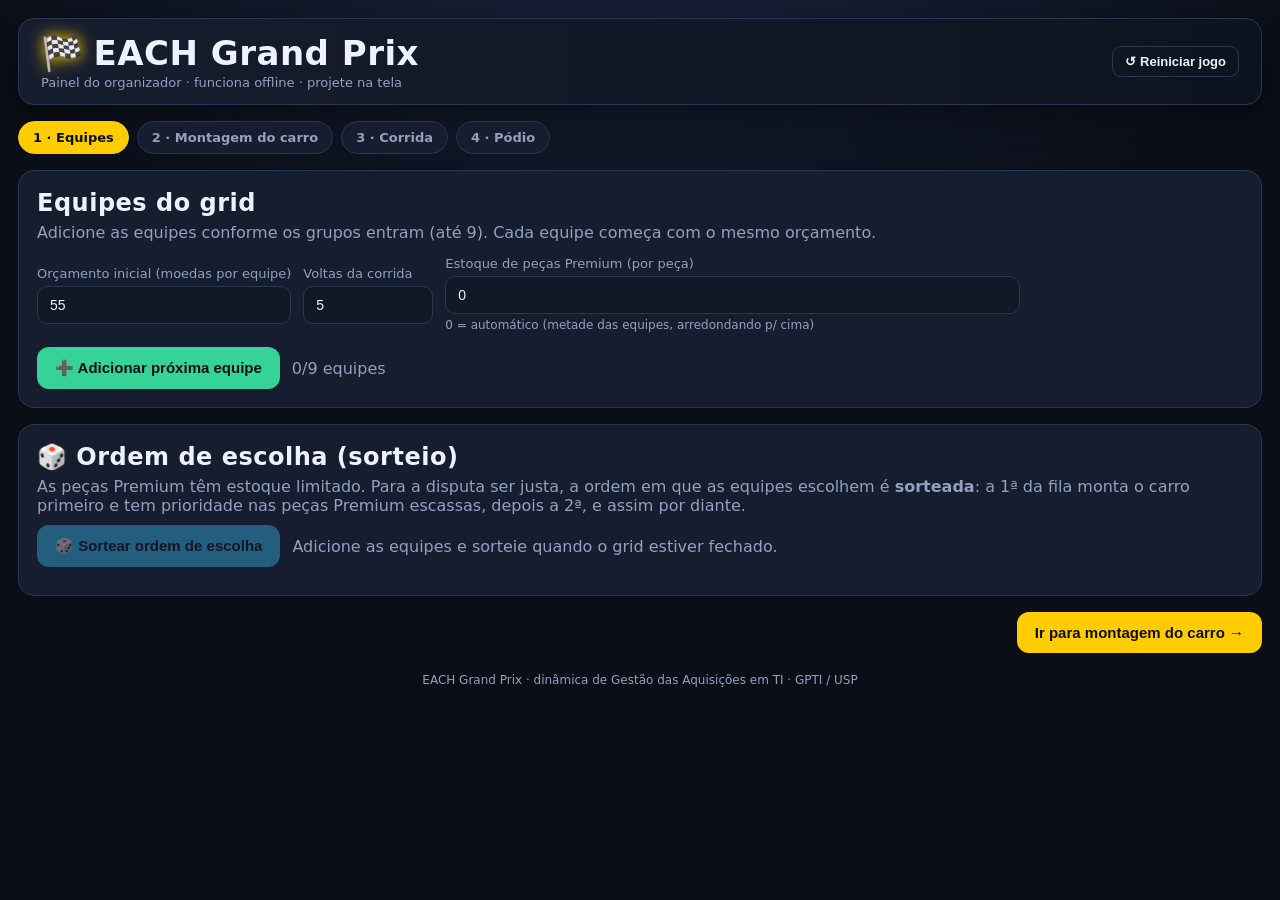
==== index.html @ 82ceb234 "Primeira versão do EACH Grand Prix" ====
<!DOCTYPE html>
<html lang="pt-BR">
<head>
<meta charset="UTF-8" />
<meta name="viewport" content="width=device-width, initial-scale=1.0" />
<title>🏁 EACH Grand Prix</title>
<link rel="stylesheet" href="css/style.css" />
</head>
<body>
<div class="wrap">
  <header>
    <div>
      <h1><span class="flag">🏁</span> EACH Grand Prix</h1>
      <div class="sub">Painel do organizador · funciona offline · projete na tela</div>
    </div>
    <div class="row">
      <button class="btn ghost sm" id="btnReset">↺ Reiniciar jogo</button>
    </div>
  </header>

  <div class="steps">
    <div class="step active" data-step="setup">1 · Equipes</div>
    <div class="step" data-step="buy">2 · Montagem do carro</div>
    <div class="step" data-step="race">3 · Corrida</div>
    <div class="step" data-step="results">4 · Pódio</div>
  </div>

  <!-- ============ SETUP ============ -->
  <section id="view-setup">
    <div class="card">
      <h2>Equipes do grid</h2>
      <p class="muted" style="margin:6px 0 14px">Adicione as equipes conforme os grupos entram (até 9). Cada equipe começa com o mesmo orçamento.</p>
      <div class="row" style="margin-bottom:14px">
        <div style="min-width:160px">
          <label>Orçamento inicial (moedas por equipe)</label>
          <input type="number" id="budgetInput" value="55" min="10" step="5">
        </div>
        <div style="min-width:130px">
          <label>Voltas da corrida</label>
          <input type="number" id="lapsInput" value="5" min="2" max="10">
        </div>
        <div style="min-width:230px">
          <label>Estoque de peças Premium (por peça)</label>
          <input type="number" id="stockInput" value="0" min="0">
          <span class="note">0 = automático (metade das equipes, arredondando p/ cima)</span>
        </div>
      </div>
      <div id="teamList"></div>
      <div class="row" style="margin-top:12px">
        <button class="btn green" id="btnAddTeam">➕ Adicionar próxima equipe</button>
        <span class="muted" id="teamCount"></span>
      </div>
    </div>

    <div class="card">
      <h2>🎲 Ordem de escolha (sorteio)</h2>
      <p class="muted" style="margin:6px 0 10px">As peças Premium têm estoque limitado. Para a disputa ser justa, a ordem em que as equipes escolhem é <strong>sorteada</strong>: a 1ª da fila monta o carro primeiro e tem prioridade nas peças Premium escassas, depois a 2ª, e assim por diante.</p>
      <div class="row">
        <button class="btn blue" id="btnDraw">🎲 Sortear ordem de escolha</button>
        <span class="muted" id="draftHint">Adicione as equipes e sorteie quando o grid estiver fechado.</span>
      </div>
      <div class="draftline" id="draftLine"></div>
    </div>

    <div class="row" style="justify-content:flex-end">
      <button class="btn" id="btnToBuy">Ir para montagem do carro →</button>
    </div>
  </section>

  <!-- ============ BUY ============ -->
  <section id="view-buy" class="hide">
    <div class="card">
      <div class="row" style="justify-content:space-between;align-items:flex-start">
        <div>
          <h2>🔧 Montagem do carro</h2>
          <p class="muted">Siga a ordem sorteada: a equipe da vez monta o carro e tem prioridade nas peças Premium. Registre as escolhas de cada líder.</p>
        </div>
      </div>
      <div class="draftline" id="buyDraftLine"></div>
    </div>

    <div class="card">
      <div class="teamtabs" id="teamTabs"></div>
      <div class="row" style="justify-content:space-between;margin-bottom:10px">
        <div>
          <strong id="activeTeamName"></strong>
          <span class="muted" id="makeCounter"></span>
        </div>
        <div style="min-width:260px">
          <div class="row" style="justify-content:space-between">
            <span class="muted">Orçamento</span>
            <span id="budgetText"></span>
          </div>
          <div class="budgetbar" id="budgetBar"><div></div></div>
        </div>
      </div>
      <div class="parts" id="partsGrid"></div>
      <div class="row" style="justify-content:flex-end;margin-top:14px">
        <button class="btn green" id="btnLockTeam">✅ Fechar carro desta equipe</button>
      </div>
    </div>

    <div class="row" style="justify-content:space-between">
      <button class="btn ghost" id="btnBackSetup">← Voltar</button>
      <button class="btn" id="btnToRace">Largar corrida →</button>
    </div>
  </section>

  <!-- ============ RACE ============ -->
  <section id="view-race" class="hide">
    <div class="card">
      <div class="row" style="justify-content:space-between">
        <h2>🏎️ Volta <span id="lapNum">0</span>/<span id="lapTotal">5</span></h2>
        <div class="row">
          <button class="btn green" id="btnStartRace">🚦 Iniciar corrida</button>
          <button class="btn green hide" id="btnToResults">Ver pódio 🏆</button>
        </div>
      </div>
      <p class="muted" style="margin-top:6px" id="raceHint">Aperte "Iniciar corrida": os carros dão a volta e, ao fim de cada volta, a carta do evento aparece na tela.</p>
    </div>
    <div class="track card">
      <div id="circuitHost"></div>
      <div class="leaderboard" id="leaderboard"></div>
    </div>
    <div class="row" style="justify-content:flex-start;margin-top:16px">
      <button class="btn ghost" id="btnBackBuy">← Voltar</button>
    </div>
  </section>

  <!-- ============ RESULTS ============ -->
  <section id="view-results" class="hide">
    <div class="card">
      <h2 style="text-align:center">🏆 Pódio do EACH Grand Prix</h2>
      <div class="podium" id="podium"></div>
    </div>
    <div class="card">
      <h3 style="margin-bottom:10px">Classificação final</h3>
      <table id="resultsTable">
        <thead>
          <tr>
            <th>#</th><th>Equipe</th><th>Chegada</th><th>Pts posição</th>
            <th>Bônus orçamento</th><th>Saldo</th><th>Total</th>
          </tr>
        </thead>
        <tbody></tbody>
      </table>
      <p class="note" style="margin-top:12px">
        🏁 <strong>Pontos de posição:</strong> a ordem de chegada da corrida (em metros percorridos) vira pontos estilo F1: 1º = 25, 2º = 18, 3º = 15, 4º = 12, 5º = 10, 6º = 8, 7º = 6, 8º = 4, 9º = 2.<br>
        💰 <strong>Bônus de orçamento:</strong> +1 ponto a cada 2 moedas que sobraram (máx. +15), só para quem chegou entre os 5 primeiros. A economia só conta se o carro for competitivo, e quem chega logo atrás do vencedor e economizou bem pode virar o título.
      </p>
    </div>
    <div class="row" style="justify-content:space-between">
      <button class="btn ghost" id="btnBackRace">← Ver corrida</button>
      <button class="btn" id="btnNewGame">🔁 Novo jogo</button>
    </div>
  </section>

  <div class="footer">EACH Grand Prix · dinâmica de Gestão das Aquisições em TI · GPTI / USP</div>
</div>


<script src="js/config.js"></script>
<script src="js/core.js"></script>
<script src="js/setup.js"></script>
<script src="js/buy.js"></script>
<script src="js/race.js"></script>
<script src="js/results.js"></script>
<script src="js/main.js"></script>
</body>
</html>
---- css/style.css ----
:root{
  --bg:#0a0e17; --bg2:#121826; --panel:#161d2e; --panel2:#1d2639;
  --line:#2a3550; --txt:#eef2ff; --muted:#93a0c0; --accent:#ffcc00;
  --green:#36d399; --red:#f87272; --blue:#3abff8;
}
*{box-sizing:border-box;margin:0;padding:0}
body{
  font-family:'Segoe UI',system-ui,sans-serif;background:
    radial-gradient(1200px 600px at 50% -10%, #1b2440 0%, var(--bg) 60%);
  color:var(--txt);min-height:100vh;padding:18px;
}
h1,h2,h3{font-weight:800;letter-spacing:.5px}
.wrap{max-width:1280px;margin:0 auto}
header{
  display:flex;align-items:center;justify-content:space-between;
  padding:14px 22px;background:linear-gradient(90deg,#161d2e,#0e1320);
  border:1px solid var(--line);border-radius:16px;margin-bottom:16px;
  box-shadow:0 10px 30px rgba(0,0,0,.4)
}
header h1{font-size:clamp(20px,3vw,34px);display:flex;gap:10px;align-items:center}
header h1 .flag{filter:drop-shadow(0 0 8px var(--accent))}
.sub{color:var(--muted);font-size:13px;margin-top:2px}
.btn{
  cursor:pointer;border:none;border-radius:12px;padding:12px 18px;
  font-weight:700;font-size:15px;color:#0a0e17;background:var(--accent);
  transition:transform .08s ease, filter .15s ease;
}
.btn:hover{filter:brightness(1.08)}
.btn:active{transform:translateY(1px)}
.btn.ghost{background:transparent;color:var(--txt);border:1px solid var(--line)}
.btn.green{background:var(--green)}
.btn.red{background:var(--red);color:#1a0505}
.btn.blue{background:var(--blue)}
.btn:disabled{opacity:.4;cursor:not-allowed;filter:none}
.btn.sm{padding:7px 12px;font-size:13px;border-radius:9px}
.card{background:var(--panel);border:1px solid var(--line);border-radius:16px;padding:18px;margin-bottom:16px}
.muted{color:var(--muted)}
.pill{display:inline-block;padding:3px 10px;border-radius:999px;font-size:12px;font-weight:700;background:var(--panel2);border:1px solid var(--line)}
.row{display:flex;gap:12px;flex-wrap:wrap;align-items:center}
.grid{display:grid;gap:14px}
.hide{display:none !important}
label{font-size:13px;color:var(--muted);display:block;margin-bottom:5px}
input,select{
  background:var(--bg2);border:1px solid var(--line);color:var(--txt);
  padding:10px 12px;border-radius:10px;font-size:14px;width:100%
}
.steps{display:flex;gap:8px;flex-wrap:wrap;margin-bottom:16px}
.step{padding:8px 14px;border-radius:999px;background:var(--panel);border:1px solid var(--line);color:var(--muted);font-size:13px;font-weight:700}
.step.active{background:var(--accent);color:#0a0e17;border-color:var(--accent)}
.step.done{background:var(--panel2);color:var(--green)}

.teamline{display:flex;gap:10px;align-items:center;padding:8px;border-radius:10px;background:var(--panel2);margin-bottom:8px}
.swatch{width:22px;height:22px;border-radius:6px;flex:none;border:2px solid rgba(255,255,255,.25)}

.teamtabs{display:flex;gap:8px;flex-wrap:wrap;margin-bottom:14px}
.teamtab{cursor:pointer;padding:9px 14px;border-radius:10px;background:var(--panel2);border:1px solid var(--line);font-weight:700;font-size:14px;display:flex;gap:8px;align-items:center}
.teamtab.active{outline:2px solid var(--accent)}
.teamtab.done{border-color:var(--green)}
.parts{display:grid;grid-template-columns:repeat(auto-fit,minmax(230px,1fr));gap:12px}
.part{background:var(--panel2);border:1px solid var(--line);border-radius:14px;padding:14px}
.part h4{font-size:16px;margin-bottom:4px}
.opts{display:grid;gap:8px;margin-top:10px}
.opt{cursor:pointer;border:1px solid var(--line);border-radius:10px;padding:9px 11px;display:flex;justify-content:space-between;align-items:center;font-size:13px;background:var(--bg2)}
.opt:hover{border-color:var(--accent)}
.opt.sel{border-color:var(--accent);background:#2a2a16}
.opt.disabled{opacity:.4;cursor:not-allowed}
.opt .k{font-weight:700}
.opt .v{color:var(--muted);font-size:12px}
.budgetbar{height:14px;border-radius:999px;background:var(--bg2);overflow:hidden;border:1px solid var(--line);margin-top:6px}
.budgetbar > div{height:100%;background:linear-gradient(90deg,var(--green),var(--accent));transition:width .25s}
.budgetbar.over > div{background:linear-gradient(90deg,var(--red),#ff4d4d)}

.track{background:#0c1120;border:1px solid var(--line);border-radius:16px;padding:16px;position:relative;overflow:hidden}
.lane{display:flex;align-items:center;gap:10px;margin:7px 0;position:relative}
.lane .name{width:200px;flex:none;font-weight:700;font-size:14px;display:flex;align-items:center;gap:8px}
.laneTrack{flex:1;height:30px;border-radius:999px;background:repeating-linear-gradient(90deg,#141a2b 0 28px,#111626 28px 30px);position:relative;border:1px solid var(--line)}
.car{position:absolute;top:50%;transform:translateY(-50%);font-size:24px;transition:left 1s cubic-bezier(.4,.1,.3,1);filter:drop-shadow(0 2px 4px rgba(0,0,0,.6));left:0}
.finishline{position:absolute;right:6px;top:0;bottom:0;width:8px;background:repeating-linear-gradient(45deg,#fff 0 6px,#000 6px 12px);border-radius:2px;opacity:.8}
.lapscore{position:absolute;right:14px;top:50%;transform:translateY(-50%);font-size:12px;font-weight:700;color:var(--accent)}
.eventbox{margin-top:14px;padding:14px 16px;border-radius:14px;background:var(--panel2);border:1px solid var(--accent);min-height:60px}
.eventbox .etitle{font-size:18px;font-weight:800;margin-bottom:4px}

.podium{display:flex;justify-content:center;align-items:flex-end;gap:14px;margin:24px 0}
.pod{width:160px;background:linear-gradient(180deg,var(--panel2),var(--panel));border:1px solid var(--line);border-radius:12px 12px 0 0;text-align:center;padding:12px;position:relative}
.pod .medal{font-size:34px}
.pod .pname{font-weight:800;margin:6px 0;font-size:15px}
.pod.p1{height:210px;border-color:var(--accent)}
.pod.p2{height:170px}
.pod.p3{height:140px}
table{width:100%;border-collapse:collapse;font-size:14px}
th,td{padding:10px 12px;text-align:left;border-bottom:1px solid var(--line)}
th{color:var(--muted);font-weight:700;font-size:12px;text-transform:uppercase;letter-spacing:.5px}
tr:hover td{background:var(--panel2)}
.tag{font-size:11px;padding:2px 8px;border-radius:999px;background:var(--panel2);border:1px solid var(--line);margin-left:6px}
.timerbig{font-size:46px;font-weight:800;font-variant-numeric:tabular-nums}
.timerbig.warn{color:var(--red)}
.arrivals{display:flex;gap:8px;flex-wrap:wrap;margin-top:10px}
.footer{text-align:center;color:var(--muted);font-size:12px;margin-top:20px}
.note{font-size:12px;color:var(--muted)}

/* ---- Pista EACH (SVG) ---- */
.track{display:flex;gap:16px;align-items:flex-start;justify-content:center}
.circuit{display:block;max-width:100%;width:auto;height:calc(100vh - 340px);min-height:420px;border-radius:14px;background:#141414}
.leaderboard{display:flex;flex-direction:column;gap:6px;min-width:250px}
.lbitem{display:flex;align-items:center;gap:6px;padding:6px 10px;border-radius:999px;background:var(--panel2);border:1px solid var(--line);font-size:13px;font-weight:700}
.lbitem .pos{color:var(--accent)}
.lbitem .sc{color:var(--muted);font-weight:600}

/* ---- Draft (ordem de escolha) ---- */
.draftline{display:flex;gap:8px;flex-wrap:wrap;margin-top:10px}
.draftpill{display:flex;align-items:center;gap:6px;padding:7px 12px;border-radius:10px;background:var(--panel2);border:1px solid var(--line);font-weight:700;font-size:14px}
.draftpill.turn{outline:2px solid var(--accent)}
.draftpill .n{color:var(--accent);font-weight:800}

/* ---- Pop-up de carta ---- */
.overlay{position:fixed;inset:0;background:rgba(5,8,14,.78);display:flex;align-items:center;justify-content:center;z-index:50;padding:20px;animation:fade .2s ease}
@keyframes fade{from{opacity:0}to{opacity:1}}
.cardpop{max-width:560px;width:100%;background:linear-gradient(180deg,var(--panel2),var(--panel));border:2px solid var(--accent);border-radius:20px;padding:26px;text-align:center;box-shadow:0 20px 60px rgba(0,0,0,.6);animation:pop .25s cubic-bezier(.2,.8,.3,1.2)}
@keyframes pop{from{transform:scale(.85);opacity:0}to{transform:scale(1);opacity:1}}
.cardpop .lap{color:var(--muted);font-size:13px;font-weight:700;text-transform:uppercase;letter-spacing:1px}
.cardpop .cicon{font-size:64px;margin:6px 0;filter:drop-shadow(0 4px 10px rgba(0,0,0,.5))}
.cardpop h3{font-size:26px;margin-bottom:8px}
.cardpop .cdesc{color:var(--txt);font-size:15px;line-height:1.5;margin-bottom:14px}
.cardpop .effbox{background:var(--bg2);border:1px solid var(--line);border-radius:12px;padding:12px 14px;text-align:left;font-size:14px;margin-bottom:18px}
.cardpop .effbox .efftitle{font-size:12px;text-transform:uppercase;letter-spacing:.5px;color:var(--muted);margin-bottom:6px}
.cardpop .eff{padding:3px 0;display:flex;gap:8px;align-items:flex-start}
.cardpop .eff .who{font-weight:700}
/* ---- Avisos (toast) ---- */
.toasts{position:fixed;top:20px;left:50%;transform:translateX(-50%);z-index:80;display:flex;flex-direction:column;gap:10px;align-items:center;pointer-events:none}
.toast{pointer-events:auto;display:flex;align-items:center;gap:12px;min-width:340px;max-width:620px;padding:14px 18px;border-radius:14px;
  background:var(--panel2);border:1px solid var(--line);border-left:6px solid var(--accent);box-shadow:0 12px 34px rgba(0,0,0,.55);
  font-size:16px;font-weight:600;animation:toastIn .25s cubic-bezier(.2,.8,.3,1.2)}
.toast .ticon{font-size:24px}
.toast.warn{border-left-color:var(--accent)}
.toast.error{border-left-color:var(--red)}
.toast.ok{border-left-color:var(--green)}
.toast.out{animation:toastOut .25s ease forwards}
@keyframes toastIn{from{transform:translateY(-16px);opacity:0}to{transform:none;opacity:1}}
@keyframes toastOut{to{transform:translateY(-16px);opacity:0}}
/* ---- Confirmação estilizada ---- */
.askpop{max-width:460px;width:100%;background:linear-gradient(180deg,var(--panel2),var(--panel));border:2px solid var(--accent);border-radius:18px;padding:24px;text-align:center;box-shadow:0 20px 60px rgba(0,0,0,.6);animation:pop .22s cubic-bezier(.2,.8,.3,1.2)}
.askpop .aicon{font-size:44px;margin-bottom:6px}
.askpop p{font-size:17px;line-height:1.45;margin-bottom:18px}
.askpop .row{justify-content:center}
/* ---- Pausa com classificação entre voltas ---- */
.standpop{max-width:520px;width:100%;background:linear-gradient(180deg,var(--panel2),var(--panel));border:2px solid var(--green);border-radius:20px;padding:22px 24px;box-shadow:0 20px 60px rgba(0,0,0,.6);animation:pop .22s cubic-bezier(.2,.8,.3,1.2)}
.standpop h3{text-align:center;font-size:22px;margin-bottom:4px}
.standpop .sub2{text-align:center;color:var(--muted);font-size:13px;margin-bottom:14px}
.standrow{display:flex;align-items:center;gap:10px;padding:7px 10px;border-radius:10px;font-weight:700;font-size:16px}
.standrow:nth-child(odd){background:rgba(255,255,255,.03)}
.standrow .p{width:34px;color:var(--accent);font-weight:800}
.standrow .pts{margin-left:auto;color:var(--muted);font-weight:600}
.standrow.top1 .p{font-size:20px}
.countbar{height:8px;border-radius:999px;background:var(--bg2);overflow:hidden;margin:16px 0 10px}
.countbar > div{height:100%;width:100%;background:var(--green);transform-origin:left;animation:countdown linear forwards}
@keyframes countdown{from{transform:scaleX(1)}to{transform:scaleX(0)}}
.standpop .foot{display:flex;justify-content:space-between;align-items:center;color:var(--muted);font-size:13px}
.cardpop .eff.good{color:var(--green)}
.cardpop .eff.bad{color:var(--red)}
.cardpop .eff.neutral{color:var(--muted)}
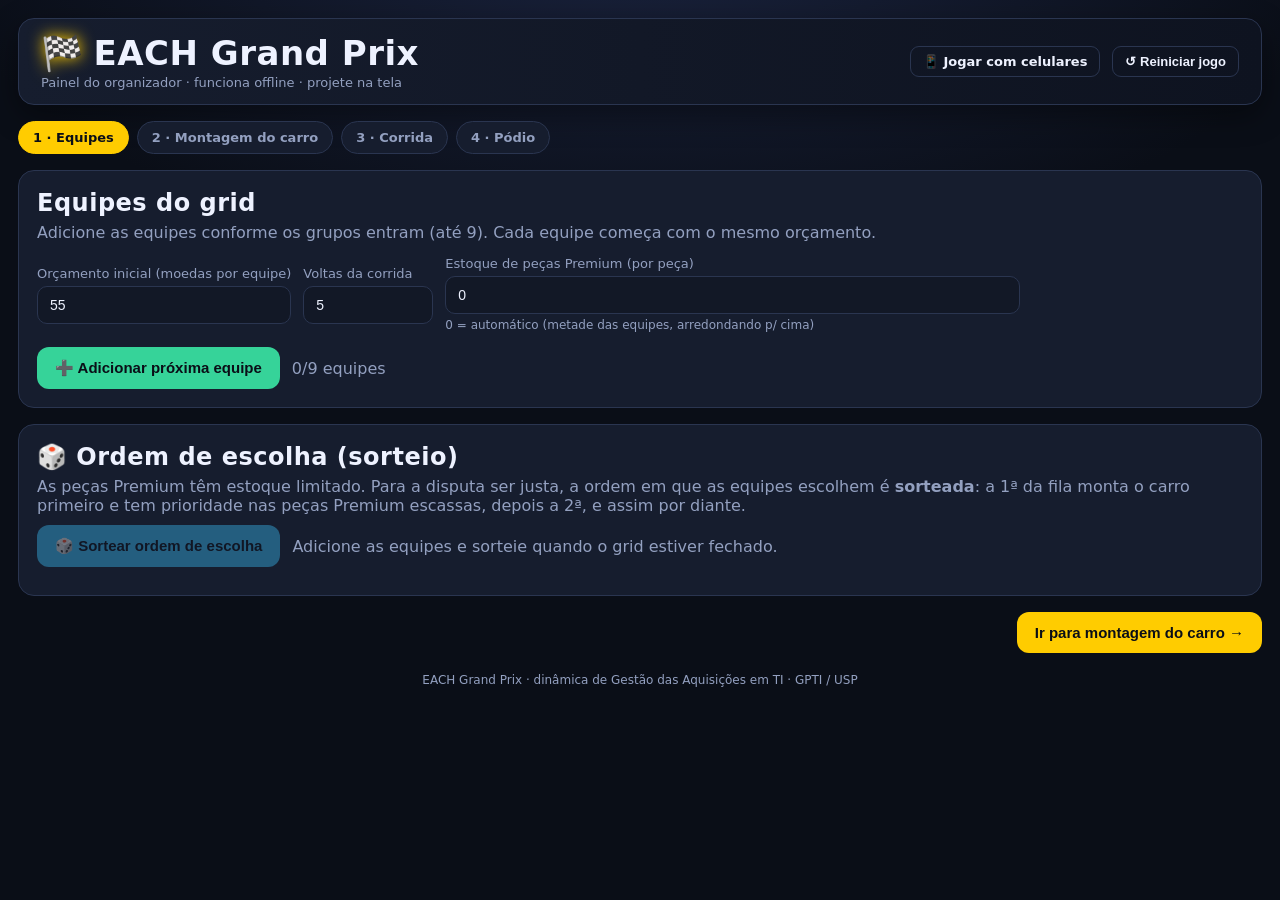
==== commit 943abda8: "Modo online: telão, tela do celular e leilão das peças Premium" ====
--- a/index.html
+++ b/index.html
@@ -11,9 +11,12 @@
   <header>
     <div>
       <h1><span class="flag">🏁</span> EACH Grand Prix</h1>
-      <div class="sub">Painel do organizador · funciona offline · projete na tela</div>
+      <div class="sub offline-only">Painel do organizador · funciona offline · projete na tela</div>
+      <div class="sub online-only">Telão do modo online · os líderes jogam pelo celular</div>
     </div>
     <div class="row">
+      <a class="btn ghost sm offline-only" href="?online">📱 Jogar com celulares</a>
+      <a class="btn ghost sm online-only" href="./">Modo offline</a>
       <button class="btn ghost sm" id="btnReset">↺ Reiniciar jogo</button>
     </div>
   </header>
@@ -27,9 +30,24 @@
 
   <!-- ============ SETUP ============ -->
   <section id="view-setup">
+    <div class="card online-only" id="onlineRoom">
+      <div class="roomtop">
+        <div>
+          <h2>Entre pelo celular</h2>
+          <p class="muted" style="margin:6px 0 12px">Aponte a câmera para o código ou abra o endereço abaixo e digite o código da sala.</p>
+          <div class="roomcode" id="roomCode">····</div>
+          <div class="roomurl" id="roomUrl"></div>
+          <div class="note" id="roomStatus">Conectando...</div>
+        </div>
+        <div class="roomqr" id="roomQr"></div>
+      </div>
+      <div class="slots" id="roomSlots"></div>
+    </div>
+
     <div class="card">
       <h2>Equipes do grid</h2>
-      <p class="muted" style="margin:6px 0 14px">Adicione as equipes conforme os grupos entram (até 9). Cada equipe começa com o mesmo orçamento.</p>
+      <p class="muted offline-only" style="margin:6px 0 14px">Adicione as equipes conforme os grupos entram (até 9). Cada equipe começa com o mesmo orçamento.</p>
+      <p class="muted online-only" style="margin:6px 0 14px">As equipes aparecem acima conforme os líderes entram pelo celular. Ajuste as regras antes de abrir a montagem.</p>
       <div class="row" style="margin-bottom:14px">
         <div style="min-width:160px">
           <label>Orçamento inicial (moedas por equipe)</label>
@@ -45,14 +63,14 @@
           <span class="note">0 = automático (metade das equipes, arredondando p/ cima)</span>
         </div>
       </div>
-      <div id="teamList"></div>
-      <div class="row" style="margin-top:12px">
+      <div id="teamList" class="offline-only"></div>
+      <div class="row offline-only" style="margin-top:12px">
         <button class="btn green" id="btnAddTeam">➕ Adicionar próxima equipe</button>
         <span class="muted" id="teamCount"></span>
       </div>
     </div>
 
-    <div class="card">
+    <div class="card offline-only">
       <h2>🎲 Ordem de escolha (sorteio)</h2>
       <p class="muted" style="margin:6px 0 10px">As peças Premium têm estoque limitado. Para a disputa ser justa, a ordem em que as equipes escolhem é <strong>sorteada</strong>: a 1ª da fila monta o carro primeiro e tem prioridade nas peças Premium escassas, depois a 2ª, e assim por diante.</p>
       <div class="row">
@@ -69,7 +87,14 @@
 
   <!-- ============ BUY ============ -->
   <section id="view-buy" class="hide">
-    <div class="card">
+    <div class="card online-only" id="onlineBuy">
+      <h2>🔧 Montagem pelo celular</h2>
+      <p class="muted" style="margin:6px 0 12px">Cada líder monta o carro e dá os lances pelas peças Premium no celular. O telão só mostra quem já enviou. Os lances continuam secretos até o leilão.</p>
+      <div class="buystatus" id="buyStatus"></div>
+      <div class="note" id="buyCount" style="margin-top:10px"></div>
+    </div>
+
+    <div class="card offline-only">
       <div class="row" style="justify-content:space-between;align-items:flex-start">
         <div>
           <h2>🔧 Montagem do carro</h2>
@@ -79,7 +104,7 @@
       <div class="draftline" id="buyDraftLine"></div>
     </div>
 
-    <div class="card">
+    <div class="card offline-only">
       <div class="teamtabs" id="teamTabs"></div>
       <div class="row" style="justify-content:space-between;margin-bottom:10px">
         <div>
@@ -101,8 +126,9 @@
     </div>
 
     <div class="row" style="justify-content:space-between">
-      <button class="btn ghost" id="btnBackSetup">← Voltar</button>
-      <button class="btn" id="btnToRace">Largar corrida →</button>
+      <button class="btn ghost offline-only" id="btnBackSetup">← Voltar</button>
+      <span class="online-only"></span>
+      <button class="btn" id="btnToRace"><span class="offline-only">Largar corrida →</span><span class="online-only">Fazer o leilão e largar →</span></button>
     </div>
   </section>
 
@@ -122,7 +148,7 @@
       <div id="circuitHost"></div>
       <div class="leaderboard" id="leaderboard"></div>
     </div>
-    <div class="row" style="justify-content:flex-start;margin-top:16px">
+    <div class="row offline-only" style="justify-content:flex-start;margin-top:16px">
       <button class="btn ghost" id="btnBackBuy">← Voltar</button>
     </div>
   </section>
@@ -166,5 +192,11 @@
 <script src="js/race.js"></script>
 <script src="js/results.js"></script>
 <script src="js/main.js"></script>
+<script src="js/auction.js"></script>
+<script src="js/vendor/qrcode.js"></script>
+<script>
+  // o modo online só carrega o Firebase quando a página abre com "?online"
+  if(ONLINE){ const m=document.createElement("script"); m.type="module"; m.src="js/online-host.js"; document.body.appendChild(m); }
+</script>
 </body>
 </html>
--- a/css/style.css
+++ b/css/style.css
@@ -158,3 +158,23 @@
 .cardpop .eff.good{color:var(--green)}
 .cardpop .eff.bad{color:var(--red)}
 .cardpop .eff.neutral{color:var(--muted)}
+
+/* ---- Modo online (telão) ---- */
+body.online .offline-only{display:none !important}
+body:not(.online) .online-only{display:none !important}
+a.btn{text-decoration:none;display:inline-block}
+.roomtop{display:flex;gap:24px;align-items:center;justify-content:space-between;flex-wrap:wrap}
+.roomcode{font-size:64px;font-weight:800;letter-spacing:12px;color:var(--accent);line-height:1}
+.roomurl{margin:10px 0 6px;font-size:16px}
+.roomurl a{color:var(--blue)}
+.roomqr{width:220px;height:220px;background:#fff;border-radius:14px;padding:8px}
+.roomqr svg{width:100%;height:100%;display:block}
+.slots,.buystatus{display:grid;grid-template-columns:repeat(auto-fill,minmax(260px,1fr));gap:8px;margin-top:16px}
+.slot,.bstat{display:flex;align-items:center;gap:8px;padding:10px 12px;border-radius:10px;background:var(--panel2);border:1px solid var(--line)}
+.slot .swatch,.bstat .swatch{width:16px;height:16px}
+.slot .sname,.bstat .sname{font-weight:700}
+.slot .sstate,.bstat .sstate{margin-left:auto;font-size:13px}
+.slot.taken,.bstat.done{border-color:var(--green)}
+.auc{padding:8px 0;border-bottom:1px solid var(--line)}
+.auc:last-child{border-bottom:none}
+.auctitle{font-weight:800;margin-bottom:4px}
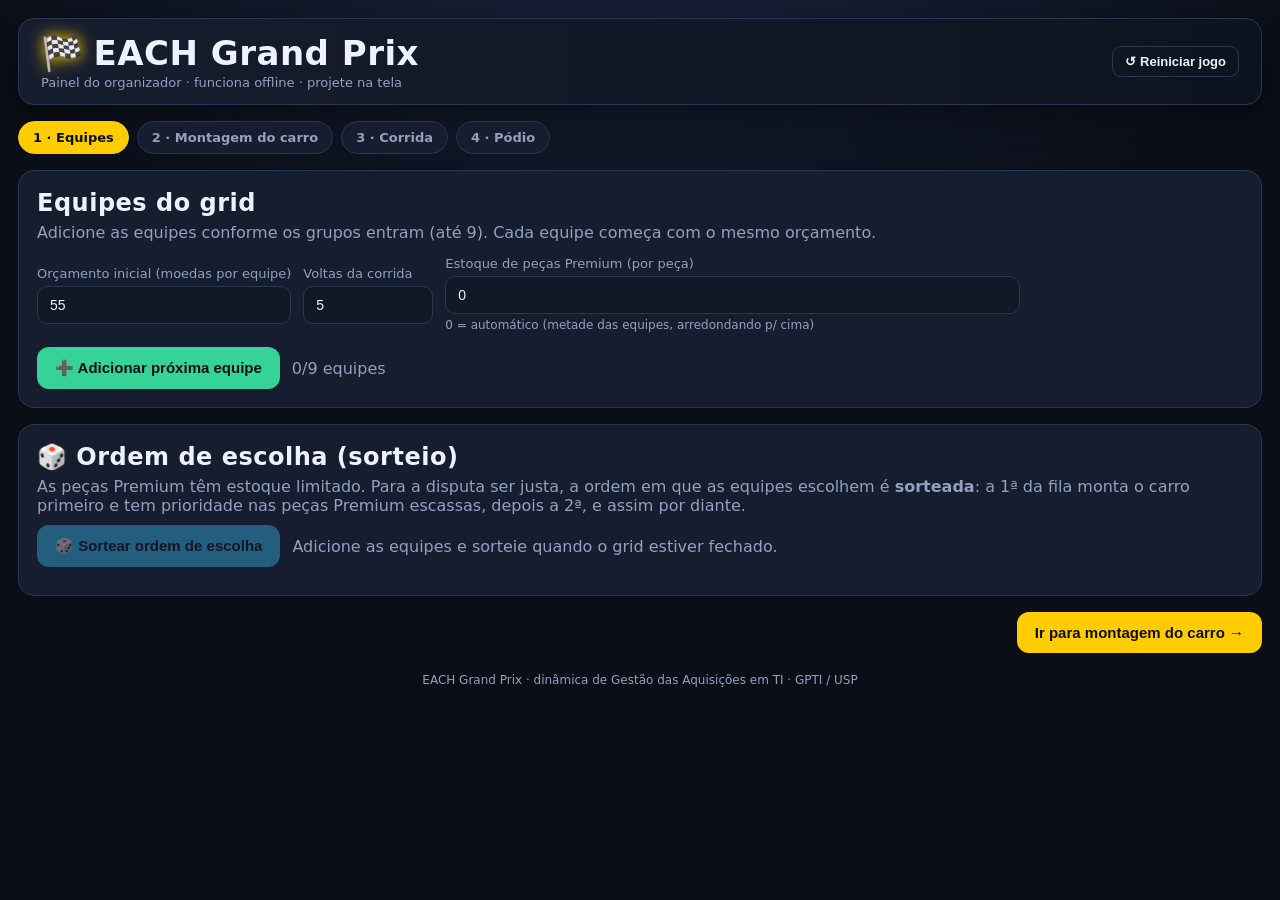
==== commit 8cacb7b1: "Publicar só a versão offline" ====
--- a/index.html
+++ b/index.html
@@ -15,7 +15,6 @@
       <div class="sub online-only">Telão do modo online · os líderes jogam pelo celular</div>
     </div>
     <div class="row">
-      <a class="btn ghost sm offline-only" href="?online">📱 Jogar com celulares</a>
       <a class="btn ghost sm online-only" href="./">Modo offline</a>
       <button class="btn ghost sm" id="btnReset">↺ Reiniciar jogo</button>
     </div>
@@ -62,6 +61,10 @@
           <input type="number" id="stockInput" value="0" min="0">
           <span class="note">0 = automático (metade das equipes, arredondando p/ cima)</span>
         </div>
+        <div style="min-width:200px" class="online-only">
+          <label>Tempo de montagem (minutos)</label>
+          <input type="number" id="buyMinutesInput" value="3" min="0.5" max="15" step="0.5">
+        </div>
       </div>
       <div id="teamList" class="offline-only"></div>
       <div class="row offline-only" style="margin-top:12px">
@@ -88,8 +91,16 @@
   <!-- ============ BUY ============ -->
   <section id="view-buy" class="hide">
     <div class="card online-only" id="onlineBuy">
-      <h2>🔧 Montagem pelo celular</h2>
-      <p class="muted" style="margin:6px 0 12px">Cada líder monta o carro e dá os lances pelas peças Premium no celular. O telão só mostra quem já enviou. Os lances continuam secretos até o leilão.</p>
+      <div class="row" style="justify-content:space-between;align-items:flex-start">
+        <div style="flex:1;min-width:280px">
+          <h2>🔧 Montagem pelo celular</h2>
+          <p class="muted" style="margin:6px 0 12px">Cada líder monta o carro e dá os lances pelas peças Premium no celular. O telão só mostra quem já enviou. Os lances continuam secretos até o leilão. Quando o tempo acaba, o carro de quem não enviou vai do jeito que estiver, e peça sem escolha vai para a oficina.</p>
+        </div>
+        <div style="text-align:right">
+          <div class="timerbig" id="buyTimer">--:--</div>
+          <button class="btn sm ghost" id="btnAddMinute">+1 min</button>
+        </div>
+      </div>
       <div class="buystatus" id="buyStatus"></div>
       <div class="note" id="buyCount" style="margin-top:10px"></div>
     </div>
@@ -172,7 +183,7 @@
       </table>
       <p class="note" style="margin-top:12px">
         🏁 <strong>Pontos de posição:</strong> a ordem de chegada da corrida (em metros percorridos) vira pontos estilo F1: 1º = 25, 2º = 18, 3º = 15, 4º = 12, 5º = 10, 6º = 8, 7º = 6, 8º = 4, 9º = 2.<br>
-        💰 <strong>Bônus de orçamento:</strong> +1 ponto a cada 2 moedas que sobraram (máx. +15), só para quem chegou entre os 5 primeiros. A economia só conta se o carro for competitivo, e quem chega logo atrás do vencedor e economizou bem pode virar o título.
+        💰 <strong>Bônus de orçamento:</strong> +1 ponto a cada 2 moedas que sobraram (máx. +15), só para a metade de cima da chegada (com 9 equipes, os 5 primeiros; com 4, os 2 primeiros). A economia só conta se o carro for competitivo, e quem chega logo atrás do vencedor e economizou bem pode virar o título.
       </p>
     </div>
     <div class="row" style="justify-content:space-between">
--- a/css/style.css
+++ b/css/style.css
@@ -178,3 +178,9 @@
 .auc{padding:8px 0;border-bottom:1px solid var(--line)}
 .auc:last-child{border-bottom:none}
 .auctitle{font-weight:800;margin-bottom:4px}
+/* lista da montagem no telão: nome e botões em cima, situação embaixo */
+.buystatus{grid-template-columns:repeat(auto-fill,minmax(330px,1fr))}
+.bstat{flex-wrap:wrap;row-gap:6px}
+.bstat .sname{flex:1 1 0;min-width:0}
+.bstat .btn{flex:none}
+.bstat .sstate{order:3;flex-basis:100%;margin-left:24px}
